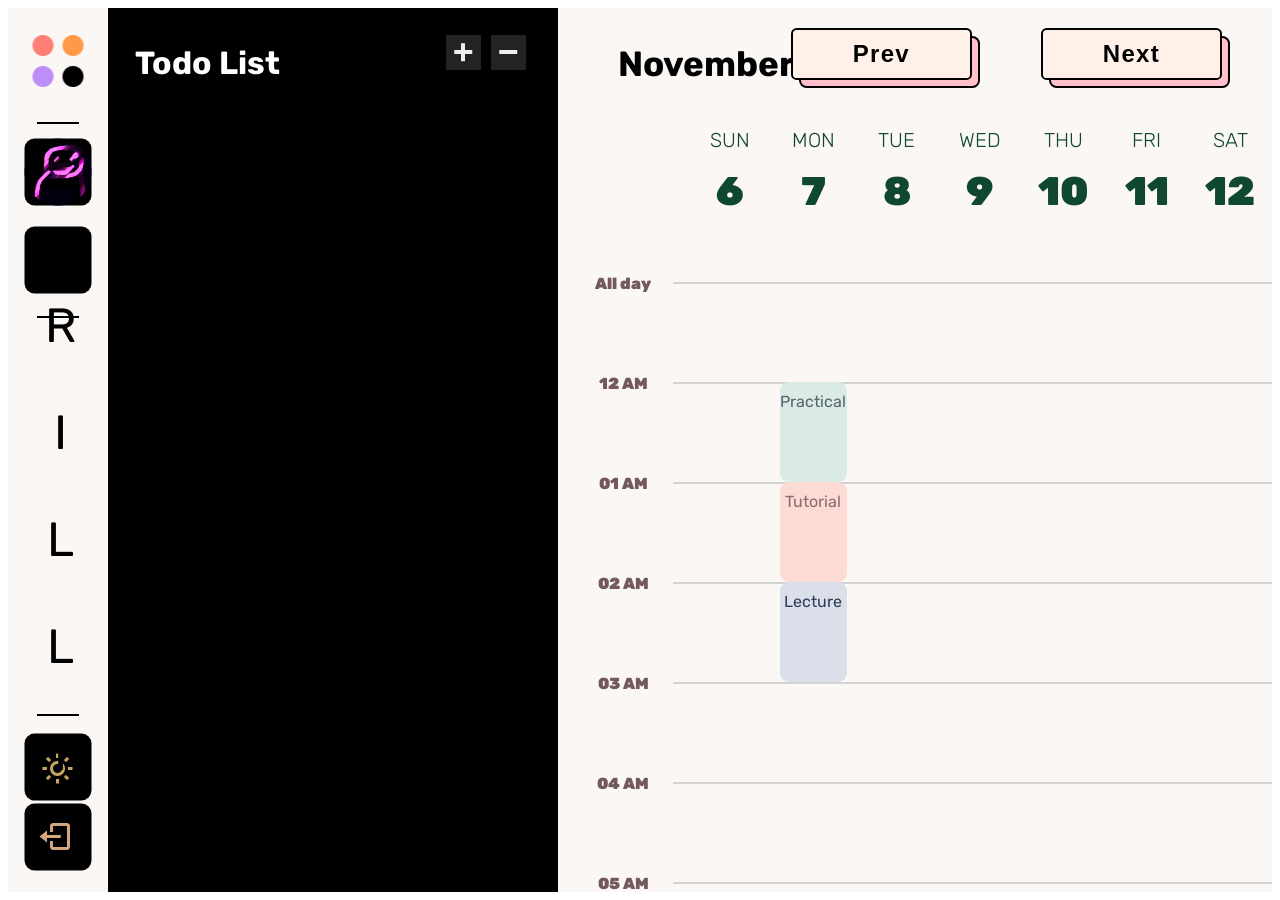
==== Front End/rilli.html @ e9e9f83c "first commit" ====
<html>
  <head>
    <link rel="stylesheet" href="pret.css" />
    <link rel="preconnect" href="https://fonts.googleapis.com" />
    <link rel="preconnect" href="https://fonts.gstatic.com" crossorigin />

    <link
      href="https://fonts.googleapis.com/css2?family=Montserrat:wght@900&family=Rubik:wght@300;400&display=swap"
      rel="stylesheet"
    />
    <link
      rel="stylesheet"
      href="https://fonts.googleapis.com/css2?family=Material+Symbols+Outlined:opsz,wght,FILL,GRAD@20..48,100..700,0..1,-50..200"
    />
    <link
      href="https://unpkg.com/boxicons@2.1.4/css/boxicons.min.css"
      rel="stylesheet"
    />
    <link
      rel="stylesheet"
      href="https://fonts.googleapis.com/css2?family=Material+Symbols+Outlined:opsz,wght,FILL,GRAD@20..48,100..700,0..1,-50..200"
    />
    <style>
      .material-symbols-outlined {
        font-size: 35px;
        font-variation-settings: "FILL" 1, "wght" 600, "GRAD" 200, "opsz" 98;
      }
    </style>
  </head>
  <body onload="pageLoad()">
    <style type="text/css"></style>
    <div class="parent">
      <div class="navy">
        <div class="logo">
          <img class="GolGol" src="images/logo.png" />
        </div>
        <div class="log1"><img class="DP" src="images/New_Me.png" /></div>
        <div class="log2">
          <label class="DAY" id="current-day"></label
          ><label class="NO" id="current-date"></label>
        </div>
        <div class="log3">
          <i class="bx bx-sun bx-md" style="color: #c8a366"></i>
        </div>
        <div class="log4" onclick="window.close()">
          <i class="bx bx-log-out bx-md"></i>
        </div>
        <div class="bor1"></div>
        <div class="bor2"></div>
        <div class="bor3"></div>
        <div class="ril">
          <label class="rills">RILLI</label>
        </div>
      </div>
      <div class="Todo">
        <h1>Todo List</h1>
        <div class="button_minus" onclick="removeLastExpandableDiv()"></div>
        <div class="button_plus" onclick="createExpandableDiv()"></div>
        <div id="expandable-container">
          <!-- Existing expandable divs or new ones will be added here -->
        </div>
      </div>

      <div class="Main">
        <div class="calendar">
          <div class="top">
            <h3>November 2023 /</h3>
            <button class="style-3" id="nextWeek">Prev</button>
            <button class="style-4" id="prevWeek">Next</button>
          </div>
          <div class="NONE days-1">SUN</div>
          <div class="NONE days-2">MON</div>
          <div class="NONE days-3">TUE</div>
          <div class="NONE days-4">WED</div>
          <div class="NONE days-5">THU</div>
          <div class="NONE days-6">FRI</div>
          <div class="NONE days-7">SAT</div>
          <!-- Numbers -->
          <label class="NONE sun dayN"></label>
          <label class="NONE mon dayN"></label>
          <label class="NONE tue dayN"></label>
          <label class="NONE wed dayN"></label>
          <label class="NONE thu dayN"></label>
          <label class="NONE fri dayN"></label>
          <label class="NONE sat dayN"></label>
          <div class="bars">
            <div class="bars2">
              <!--Borders-->
              <div class="bord bord1"></div>
              <div class="bord bord2"></div>
              <div class="bord bord3"></div>
              <div class="bord bord4"></div>
              <div class="bord bord5"></div>
              <div class="bord bord6"></div>
              <div class="bord bord7"></div>
              <div class="bord bord8"></div>
              <div class="bord bord9"></div>
              <div class="bord bord10"></div>
              <div class="bord bord11"></div>
              <div class="bord bord12"></div>
              <div class="bord bord13"></div>
              <div class="bord bord14"></div>
              <div class="bord bord15"></div>
              <div class="bord bord16"></div>
              <div class="bord bord17"></div>
              <div class="bord bord18"></div>
              <div class="bord bord19"></div>
              <div class="bord bord20"></div>
              <div class="bord bord21"></div>
              <div class="bord bord22"></div>
              <div class="bord bord23"></div>
              <div class="bord bord24"></div>
              <div class="bord bord25"></div>
              <div class="bord bord26"></div>

              <!--Timings-->
              <div class="time All">All day</div>
              <div class="time AM12">12 AM</div>
              <div class="time AM1">01 AM</div>
              <div class="time AM2">02 AM</div>
              <div class="time AM3">03 AM</div>
              <div class="time AM4">04 AM</div>
              <div class="time AM5">05 AM</div>
              <div class="time AM6">06 AM</div>
              <div class="time AM7">07 AM</div>
              <div class="time AM8">08 AM</div>
              <div class="time AM9">09 AM</div>
              <div class="time AM10">10 AM</div>
              <div class="time AM11">11 AM</div>
              <div class="time PM12">12 PM</div>
              <div class="time PM1">01 PM</div>
              <div class="time PM2">02 PM</div>
              <div class="time PM3">03 PM</div>
              <div class="time PM4">04 PM</div>
              <div class="time PM5">05 PM</div>
              <div class="time PM6">06 PM</div>
              <div class="time PM7">07 PM</div>
              <div class="time PM8">08 PM</div>
              <div class="time PM9">09 PM</div>
              <div class="time PM10">10 PM</div>
              <div class="time PM11">11 PM</div>
              <div class="time AM00">00 AM</div>

              <!-- BOXES -->
              <div class="slot1 Practical">
                <div class="Prac">Practical</div>
              </div>

              <div class="slot2 Tutorial">
                <div class="Tut">Tutorial</div>
              </div>
              <div class="slot3 Lecture">
                <div class="Lect">Lecture</div>
              </div>
            </div>
          </div>
        </div>
      </div>
      <!-- <div class="curr"></div>
      <div class="even"></div> -->
    </div>
    <script>
      function updateWeekNumbers() {
        const currentDate = new Date();
        const labels = document.querySelectorAll(
          ".sun, .mon, .tue, .wed, .thu, .fri, .sat"
        );

        // Calculate the start of the current week (Sunday)
        const startDate = new Date(currentDate);
        startDate.setDate(currentDate.getDate() - currentDate.getDay());

        // Loop through the labels and update their text content with day numbers
        labels.forEach((label, index) => {
          const date = new Date(startDate);
          date.setDate(startDate.getDate() + index);
          const dayNumber = date.getDate();

          // Wrap around for days below 1 (previous month) or above 31 (next month)
          label.textContent =
            dayNumber <= 0
              ? 31 + dayNumber
              : dayNumber > 31
              ? dayNumber - 31
              : dayNumber;
        });
      }

      // Function to show the next week's day numbers
      function showNextWeek() {
        const labels = document.querySelectorAll(
          ".sun, .mon, .tue, .wed, .thu, .fri, .sat"
        );

        labels.forEach((label) => {
          const currentNumber = parseInt(label.textContent);
          label.textContent =
            currentNumber + 7 > 31 ? currentNumber + 7 - 31 : currentNumber + 7;
        });
      }

      // Function to show the previous week's day numbers
      function showPreviousWeek() {
        const labels = document.querySelectorAll(
          ".sun, .mon, .tue, .wed, .thu, .fri, .sat"
        );

        labels.forEach((label) => {
          const currentNumber = parseInt(label.textContent);
          label.textContent =
            currentNumber - 7 < 1 ? currentNumber - 7 + 31 : currentNumber - 7;
        });
      }

      // Add event listeners to the Next and Previous Week buttons
      document
        .getElementById("nextWeek")
        .addEventListener("click", showNextWeek);
      document
        .getElementById("prevWeek")
        .addEventListener("click", showPreviousWeek);

      // Initial call to display the current week's day numbers
      updateWeekNumbers();
    </script>
    <script src="faltu.js"></script>
  </body>
</html>
---- Front End/pret.css ----
/*                                                   NAV                                                           */

* {
}
.GolGol {
  opacity: 1;
  margin: 0;
  transition: transform 15s ease-in-out;
  user-select: none;
}

.GolGol:hover {
  transform: rotate(180000deg);
}

.navy {
  width: 100px;
  height: 100%;
  position: relative;
  top: 0;
  grid-row-start: 1;
  grid-row-end: 6;
  background-color: #fbf7f4;
  display: inline-block;
  user-select: none;
}
.logo {
  position: absolute;
  top: 6%;
  width: 51px;
  height: 52px;
  left: 50%;
  transform: translate(-50%, -50%);
}

.DP {
  width: 100%;
  height: 100%;
}

.log1 {
  width: 67px;
  height: 67px;
  background-color: #000;
  position: absolute;
  text-align: center;
  border-radius: 10px;
  top: 18.5%;
  left: 50%;
  transform: translate(-50%, -50%);
  transition: 0.5s ease-in-out;
}
.log1:hover,
.log3:hover,
.log4:hover {
  border-radius: 20px;
}
.log2 {
  width: 67px;
  height: 67px;
  background-color: #000;
  position: absolute;
  text-align: center;
  border-radius: 10px;
  top: 28.5%;
  left: 50%;
  transform: translate(-50%, -50%);
  transition: 0.5s ease-in-out;
}

.DAY {
  color: #ffdec6;
  font-weight: bold;
  font-size: 25px;
  font-family: "Montserrat", sans-serif;
  font-family: "Rubik", sans-serif;
  position: absolute;
  top: 30%;
  left: 50%;
  transform: translate(-50%, -50%);
  user-select: none;
}
.NO {
  color: #fbf7f4;
  font-weight: bold;
  font-size: 24px;
  font-family: "Montserrat", sans-serif;
  font-family: "Rubik", sans-serif;
  position: absolute;
  top: 69%;
  left: 50%;
  transform: translate(-50%, -50%);
}
.log3 {
  width: 67px;
  height: 67px;
  background-color: #000;
  position: absolute;
  text-align: center;
  color: #d4a67d;
  border-radius: 10px;
  top: 85.9%;
  left: 50%;
  transform: translate(-50%, -50%);
  transition: 0.5s ease-in-out;
}
.log3:hover .bx-sun:hover {
  color: #fff890;
}
.bx-sun {
  position: absolute;
  top: 50%;
  left: auto;
  right: auto;
  transform: translate(-50%, -50%);
  color: #d4a67d;
  transition: 0.5s ease-in-out;
}

/**************************************LOGOUT***********************/

.log4 {
  width: 67px;
  height: 67px;
  background-color: #000;
  color: #d4a67d;
  position: absolute;
  text-align: center;
  border-radius: 10px;
  top: 93.8%;
  left: 50%;
  transform: translate(-50%, -50%);
  transition: 0.5s ease-in-out;
}
.log4:hover {
  color: #661102;
}
.bx-log-out {
  position: absolute;
  top: 47%;
  left: 45%;
  transform: translate(-50%, -50%);
}

/*********************************************BORDER***************************************************/

.bor1 {
  position: absolute;
  width: 40px;
  top: 13%;
  left: 50%;
  transform: translate(-50%, -50%);
  border: solid 1px #000;
}

.bor2 {
  position: absolute;
  width: 40px;
  top: 35%;
  left: 50%;
  transform: translate(-50%, -50%);
  border: solid 1px #000;
}
.bor3 {
  position: absolute;
  width: 40px;
  top: 80%;
  left: 50%;
  transform: translate(-50%, -50%);
  border: solid 1px #000;
}

.ril {
  position: absolute;
  top: 50%;
  left: 50%;

  transform: translate(-50%, -50%);
  width: 61px;
  height: 306px;
}
.rills {
  left: 60%;
  font-family: "Montserrat", sans-serif;
  font-family: "Rubik", sans-serif;
  width: 100%;
  height: 100%;
  letter-spacing: 50px;
  font-size: 48px;
  text-orientation: upright;
  writing-mode: vertical-rl;
}
/*                                                   todo                                                           */

.Todo {
  position: relative;
  top: 0px;
  height: 100%;
  width: 450px;
  background-color: #000;
  overflow: auto;
  display: inline-block;
  background-position: center center;
  grid-row-start: 1;
  grid-row-end: 6;
}
.parent {
  position: relative;
  grid-template-columns: 100px 450px 1fr 1fr;
  grid-template-rows: 1fr 1fr 1fr 1fr 1fr;
  height: 100%;
  width: 100%;
  display: grid;
}
.body {
  background-color: black;
}

/*****************************************************Expandable buttons*****************************/
.button_plus {
  position: absolute;
  width: 35px;
  height: 35px;
  background: #232323;
  cursor: pointer;
  top: 3%;
  left: 75%;
}

.button_plus:after {
  content: "";
  position: absolute;
  transform: translate(-50%, -50%);
  height: 4px;
  width: 50%;
  background: #eeeeee;
  top: 50%;
  left: 50%;
}

.button_plus:before {
  content: "";
  position: absolute;
  top: 50%;
  left: 50%;
  transform: translate(-50%, -50%);
  background: #eeeeee;
  height: 50%;
  width: 4px;
}

.button_plus:hover:before,
.button_plus:hover:after {
  background: #232323;
  transition: 0.2s;
}

.button_plus:hover {
  background-color: #eeeeee;
  transition: 0.2s;
}

/* MINUSSSSSSSSSSSSSSSSSSSSSSSSSSSSSSSSSSSSSSSSSSSSSSSSSSSSSSSSSSSSSSS*/

.button_minus {
  position: absolute;
  width: 35px;
  height: 35px;
  background: #232323;
  cursor: pointer;
  top: 3%;
  left: 85%;
}

.button_minus:after {
  content: "";
  position: absolute;
  transform: translate(-50%, -50%);
  height: 4px;
  width: 50%;
  background: #eee;
  top: 50%;
  left: 50%;
}
.button_minus:hover:after {
  content: "";
  position: absolute;
  transform: translate(-50%, -50%);
  height: 4px;
  width: 50%;
  background: #232323;
  top: 50%;
  left: 50%;
}
.button_minus:before {
  content: "";
  position: absolute;
  top: 50%;
  left: 50%;
  transform: translate(-50%, -50%);
  background: #232323;
  height: 50%;
  width: 4px;
}

.button_minus:hover:before {
  background: #eee;
  transition: 0.2s;
}
.button_minus:hover {
  background-color: #eee;
  transition: 0.2s;
}

/****************END of buttons ********************************************/

.expandable {
  width: 410px;
  padding: 10px;
  background-color: #151515;
  margin: 10px;
  overflow: hidden;
  height: 50px;
  transition: height 0.3s ease;
}
.expanded {
  height: 100px;
}
#expandable-container {
  position: absolute;
  top: 10%;
}
.editableInput {
  padding-top: 14px;
  padding-left: 20px;
  font-family: "Montserrat", sans-serif;
  font-family: "Rubik", sans-serif;
  border: none;
  outline: none;
  background-color: transparent;
  color: #d4a67d;
  font-size: 24px;
}
h2 {
  color: #d4a67d;
  padding-left: 20px;
  font-family: "Montserrat", sans-serif;
  font-family: "Rubik", sans-serif;
  user-select: none;
}

h1 {
  color: #fff;
  position: absolute;
  left: 6%;
  top: 15px;
  font-family: "Montserrat", sans-serif;
  font-family: "Rubik", sans-serif;
  user-select: none;
}
.editableInput2 {
  margin-top: 14px;
  color: #d3d3d3;
  padding-left: 24px;
  font-family: "Montserrat", sans-serif;
  font-family: "Rubik", sans-serif;
  border: none;
  outline: none;
  background-color: transparent;
  font-size: 16px;
}

/************************************* MAIN ********************************************/

.Main {
  background-color: #fbf7f4;
  grid-column-start: 3;
  grid-column-end: 5;
  grid-row-start: 1;
  grid-row-end: 6;
  transition: 0.4s ease-in-out;
  z-index: 0;
}
.next {
  background-color: #dccdc2;
  position: absolute;
  right: 250px;
  top: 33px;
  padding: 25px;
  padding-left: 70px;
  padding-right: 70px;
  border: none;
}
.prev {
  background-color: #dccdc2;
  position: absolute;
  right: 250px;
  top: 33px;
  padding: 25px;
  padding-left: 70px;
  padding-right: 70px;
  border: none;
}

h3 {
  color: #010101;
  position: absolute;
  top: 0px;
  padding-left: 60px;
  font-size: 35px;
  font-family: "Montserrat", sans-serif;
  font-family: "Rubik", sans-serif;
  user-select: none;
}

.style-3 {
  font-weight: 600;
  border: solid 2px black;
  outline: 0;
  padding: 10px 60px;
  font-size: 1.5rem;
  letter-spacing: 0.08rem;
  background-color: #fff1e7;
  border-radius: 0.35rem;
  position: absolute;
  right: 300px;
  top: 20px;
  cursor: pointer;
}
.style-3::after {
  content: "";
  position: absolute;
  top: 0;
  left: 0;
  width: 100%;
  height: 100%;
  background-color: pink;
  z-index: -1;
  border-radius: 0.35rem;
  border: solid 2px black;
  transition: all 0.3s ease-in-out;
}

.style-3::after {
  border: 0;
  box-shadow: 0px 0px 0px 2px black;
  top: 0.5rem;
  left: 0.5rem;
}
.style-3:hover::after {
  top: -0.5rem;
  left: -0.5rem;
  width: calc(100% + 0.5rem * 2);
  height: calc(100% + 0.5rem * 2);
}

.style-4 {
  font-weight: 600;
  border: solid 2px black;
  outline: 0;
  padding: 10px 60px;
  font-size: 1.5rem;
  letter-spacing: 0.08rem;
  background-color: #fff1e7;
  border-radius: 0.35rem;
  position: absolute;
  right: 50px;
  top: 20px;
  cursor: pointer;
}
.style-4::after {
  content: "";
  position: absolute;
  top: 0;
  left: 0;
  width: 100%;
  height: 100%;
  background-color: pink;
  z-index: -1;
  border-radius: 0.35rem;
  border: solid 2px black;
  transition: all 0.3s ease-in-out;
}

.style-4::after {
  border: 0;
  box-shadow: 0px 0px 0px 2px black;
  top: 0.5rem;
  left: 0.5rem;
}
.style-4:hover::after {
  top: -0.5rem;
  left: -0.5rem;
  width: calc(100% + 0.5rem * 2);
  height: calc(100% + 0.5rem * 2);
}

.calendar {
  grid-template-columns: 130px 1fr 1fr 1fr 1fr 1fr 1fr 1fr;
  grid-template-rows: 120px 20px 85px 1fr 1fr 1fr;
  display: grid;
  height: 100%;
}
.top {
  grid-column-start: 1;
  grid-column-end: 8;
  grid-row-start: 1;
  grid-row-end: 2;
  user-select: none;
}

/**************************************************DAYS*******************************/

.days-1 {
  grid-column-start: 2;
  grid-column-end: 3;
  grid-row-start: 2;
  grid-row-end: 3;
  font-family: "Montserrat", sans-serif;
  font-family: "Rubik", sans-serif;
  font-size: 20px;
  color: #104730;
  font-weight: 300;
  text-align: center;
}
.days-2 {
  grid-column-start: 3;
  grid-column-end: 4;
  grid-row-start: 2;
  grid-row-end: 3;
  font-family: "Montserrat", sans-serif;
  font-family: "Rubik", sans-serif;
  font-size: 20px;
  color: #104730;
  font-weight: 300;
  text-align: center;
}
.days-3 {
  grid-column-start: 4;
  grid-column-end: 5;
  grid-row-start: 2;
  grid-row-end: 3;
  font-family: "Montserrat", sans-serif;
  font-family: "Rubik", sans-serif;
  font-size: 20px;
  color: #104730;
  font-weight: 300;
  text-align: center;
}
.days-4 {
  grid-column-start: 5;
  grid-column-end: 6;
  grid-row-start: 2;
  grid-row-end: 3;
  font-family: "Montserrat", sans-serif;
  font-family: "Rubik", sans-serif;
  font-size: 20px;
  color: #104730;
  font-weight: 300;
  text-align: center;
}
.days-5 {
  grid-column-start: 6;
  grid-column-end: 7;
  grid-row-start: 2;
  grid-row-end: 3;
  font-family: "Montserrat", sans-serif;
  font-family: "Rubik", sans-serif;
  font-size: 20px;
  color: #104730;
  font-weight: 300;
  text-align: center;
}
.days-6 {
  grid-column-start: 7;
  grid-column-end: 8;
  grid-row-start: 2;
  grid-row-end: 3;
  font-family: "Montserrat", sans-serif;
  font-family: "Rubik", sans-serif;
  font-size: 20px;
  color: #104730;
  font-weight: 300;
  text-align: center;
}
.days-7 {
  grid-column-start: 8;
  grid-column-end: 9;
  grid-row-start: 2;
  grid-row-end: 3;
  font-family: "Montserrat", sans-serif;
  font-family: "Rubik", sans-serif;
  font-size: 20px;
  color: #104730;
  font-weight: 300;
  text-align: center;
}
.dayN {
  padding-top: 20px;
  font-family: "Montserrat", sans-serif;
  font-family: "Rubik", sans-serif;
  font-size: 40px;
  color: #104730;
  font-weight: 900;
  text-align: center;
}
.sun {
  grid-column-start: 2;
  grid-column-end: 3;
  grid-row-start: 3;
  grid-row-end: 4;
}
.mon {
  grid-column-start: 3;
  grid-column-end: 4;
  grid-row-start: 3;
  grid-row-end: 4;
}
.tue {
  grid-column-start: 4;
  grid-column-end: 5;
  grid-row-start: 3;
  grid-row-end: 4;
}
.wed {
  grid-column-start: 5;
  grid-column-end: 6;
  grid-row-start: 3;
  grid-row-end: 4;
}
.thu {
  grid-column-start: 6;
  grid-column-end: 7;
  grid-row-start: 3;
  grid-row-end: 4;
}
.fri {
  grid-column-start: 7;
  grid-column-end: 8;
  grid-row-start: 3;
  grid-row-end: 4;
}
.sat {
  grid-column-start: 8;
  grid-column-end: 9;
  grid-row-start: 3;
  grid-row-end: 4;
}

/************************************************************BARS******************************************************************/
.bars {
  grid-column-start: 1;
  grid-column-end: 9;
  grid-row-start: 4;
  grid-row-end: 8;
}

.bars2 {
  overflow: auto;
  -ms-overflow-style: none;
  scrollbar-width: none;
  width: 100%;
  grid-template-columns: 130px 1fr 1fr 1fr 1fr 1fr 1fr 1fr;
  grid-template-rows: repeat(26, 100px);
  display: grid;
  height: 100%;
  user-select: none;
}

/**************************************************Borders***************************************************************/
.bord {
  border: #d3d3d3 solid 1px;
  height: 0px;
  margin-left: 115px;
  width: 92%;
  margin-top: auto;
  margin-bottom: auto;
}
.bord1 {
  grid-column-start: 1;
  grid-column-end: 9;
  grid-row-start: 1;
  grid-row-end: 2;
}
.bord2 {
  grid-column-start: 1;
  grid-column-end: 9;
  grid-row-start: 2;
  grid-row-end: 3;
}
.bord3 {
  grid-column-start: 1;
  grid-column-end: 9;
  grid-row-start: 3;
  grid-row-end: 4;
}
.bord4 {
  grid-column-start: 1;
  grid-column-end: 9;
  grid-row-start: 4;
  grid-row-end: 5;
}
.bord5 {
  grid-column-start: 1;
  grid-column-end: 9;
  grid-row-start: 5;
  grid-row-end: 6;
}
.bord6 {
  grid-column-start: 1;
  grid-column-end: 9;
  grid-row-start: 6;
  grid-row-end: 7;
}
.bord7 {
  grid-column-start: 1;
  grid-column-end: 9;
  grid-row-start: 7;
  grid-row-end: 8;
}
.bord8 {
  grid-column-start: 1;
  grid-column-end: 9;
  grid-row-start: 8;
  grid-row-end: 9;
}
.bord9 {
  grid-column-start: 1;
  grid-column-end: 9;
  grid-row-start: 9;
  grid-row-end: 10;
}
.bord10 {
  grid-column-start: 1;
  grid-column-end: 9;
  grid-row-start: 10;
  grid-row-end: 11;
}
.bord11 {
  grid-column-start: 1;
  grid-column-end: 9;
  grid-row-start: 11;
  grid-row-end: 12;
}
.bord12 {
  grid-column-start: 1;
  grid-column-end: 9;
  grid-row-start: 12;
  grid-row-end: 13;
}
.bord13 {
  grid-column-start: 1;
  grid-column-end: 9;
  grid-row-start: 13;
  grid-row-end: 14;
}
.bord14 {
  grid-column-start: 1;
  grid-column-end: 9;
  grid-row-start: 14;
  grid-row-end: 15;
}
.bord15 {
  grid-column-start: 1;
  grid-column-end: 9;
  grid-row-start: 15;
  grid-row-end: 16;
}
.bord16 {
  grid-column-start: 1;
  grid-column-end: 9;
  grid-row-start: 16;
  grid-row-end: 17;
}
.bord17 {
  grid-column-start: 1;
  grid-column-end: 9;
  grid-row-start: 17;
  grid-row-end: 18;
}
.bord18 {
  grid-column-start: 1;
  grid-column-end: 9;
  grid-row-start: 18;
  grid-row-end: 19;
}
.bord19 {
  grid-column-start: 1;
  grid-column-end: 9;
  grid-row-start: 19;
  grid-row-end: 20;
}
.bord20 {
  grid-column-start: 1;
  grid-column-end: 9;
  grid-row-start: 20;
  grid-row-end: 21;
}
.bord21 {
  grid-column-start: 1;
  grid-column-end: 9;
  grid-row-start: 21;
  grid-row-end: 22;
}
.bord22 {
  grid-column-start: 1;
  grid-column-end: 9;
  grid-row-start: 22;
  grid-row-end: 23;
}
.bord23 {
  grid-column-start: 1;
  grid-column-end: 9;
  grid-row-start: 23;
  grid-row-end: 24;
}
.bord24 {
  grid-column-start: 1;
  grid-column-end: 9;
  grid-row-start: 24;
  grid-row-end: 25;
}
.bord25 {
  grid-column-start: 1;
  grid-column-end: 9;
  grid-row-start: 25;
  grid-row-end: 26;
}
.bord26 {
  grid-column-start: 1;
  grid-column-end: 9;
  grid-row-start: 26;
  grid-row-end: 27;
}

/**************************************************Time*******************************************************************/
.time {
  font-family: "Montserrat", sans-serif;
  font-family: "Rubik", sans-serif;
  font-weight: 900;
  color: #73595b;
  text-align: center;
}

.All {
  grid-column-start: 1;
  grid-column-end: 2;
  grid-row-start: 1;
  grid-row-end: 2;
  margin: auto;
}

.AM12 {
  grid-column-start: 1;
  grid-column-end: 2;
  grid-row-start: 2;
  grid-row-end: 3;
  margin: auto;
}
.AM1 {
  grid-column-start: 1;
  grid-column-end: 2;
  grid-row-start: 3;
  grid-row-end: 4;
  margin: auto;
}
.AM2 {
  grid-column-start: 1;
  grid-column-end: 2;
  grid-row-start: 4;
  grid-row-end: 5;
  margin: auto;
}
.AM3 {
  grid-column-start: 1;
  grid-column-end: 2;
  grid-row-start: 5;
  grid-row-end: 6;
  margin: auto;
}
.AM4 {
  grid-column-start: 1;
  grid-column-end: 2;
  grid-row-start: 6;
  grid-row-end: 7;
  margin: auto;
}
.AM5 {
  grid-column-start: 1;
  grid-column-end: 2;
  grid-row-start: 7;
  grid-row-end: 8;
  margin: auto;
}
.AM6 {
  grid-column-start: 1;
  grid-column-end: 2;
  grid-row-start: 8;
  grid-row-end: 9;
  margin: auto;
}
.AM7 {
  grid-column-start: 1;
  grid-column-end: 2;
  grid-row-start: 9;
  grid-row-end: 10;
  margin: auto;
}
.AM8 {
  grid-column-start: 1;
  grid-column-end: 2;
  grid-row-start: 10;
  grid-row-end: 11;
  margin: auto;
}
.AM9 {
  grid-column-start: 1;
  grid-column-end: 2;
  grid-row-start: 11;
  grid-row-end: 12;
  margin: auto;
}
.AM10 {
  grid-column-start: 1;
  grid-column-end: 2;
  grid-row-start: 12;
  grid-row-end: 13;
  margin: auto;
}
.AM11 {
  grid-column-start: 1;
  grid-column-end: 2;
  grid-row-start: 13;
  grid-row-end: 14;
  margin: auto;
}
.PM12 {
  grid-column-start: 1;
  grid-column-end: 2;
  grid-row-start: 14;
  grid-row-end: 15;
  padding-top: 5px;
  margin: auto;
}
.PM1 {
  grid-column-start: 1;
  grid-column-end: 2;
  grid-row-start: 15;
  grid-row-end: 16;
  margin: auto;
}
.PM2 {
  grid-column-start: 1;
  grid-column-end: 2;
  grid-row-start: 16;
  grid-row-end: 17;
  margin: auto;
}
.PM3 {
  grid-column-start: 1;
  grid-column-end: 2;
  grid-row-start: 17;
  grid-row-end: 18;
  margin: auto;
}
.PM4 {
  grid-column-start: 1;
  grid-column-end: 2;
  grid-row-start: 18;
  grid-row-end: 19;
  margin: auto;
}
.PM5 {
  grid-column-start: 1;
  grid-column-end: 2;
  grid-row-start: 19;
  grid-row-end: 20;
  margin: auto;
}
.PM6 {
  grid-column-start: 1;
  grid-column-end: 2;
  grid-row-start: 20;
  grid-row-end: 21;
  margin: auto;
}
.PM7 {
  grid-column-start: 1;
  grid-column-end: 2;
  grid-row-start: 21;
  grid-row-end: 22;
  margin: auto;
}
.PM8 {
  grid-column-start: 1;
  grid-column-end: 2;
  grid-row-start: 22;
  grid-row-end: 23;
  margin: auto;
}
.PM9 {
  grid-column-start: 1;
  grid-column-end: 2;
  grid-row-start: 23;
  grid-row-end: 24;
  margin: auto;
}
.PM10 {
  grid-column-start: 1;
  grid-column-end: 2;
  grid-row-start: 24;
  grid-row-end: 25;
  margin: auto;
}
.PM11 {
  grid-column-start: 1;
  grid-column-end: 2;
  grid-row-start: 25;
  grid-row-end: 26;
  margin: auto;
}
.AM00 {
  grid-column-start: 1;
  grid-column-end: 2;
  grid-row-start: 26;
  grid-row-end: 27;
  margin: auto;
}
/* *******************************************************************CLASSESSSSSS DEFAULTS***************************************** */
.Practical {
  background-color: #daeae5;
  text-align: center;
  margin: auto;
  width: 80%;
  border-radius: 9px;
  user-select: none;
  transition: 0.3s ease-in-out;
}
.Practical:hover {
  transform: translateY(-1.2rem);
  box-shadow: 0 3.2rem 6.4rem rgba(0, 0, 0, 0.06);
}
.Tutorial {
  background-color: #fbdbd4;
  text-align: center;
  margin: auto;
  width: 80%;
  border-radius: 9px;
  user-select: none;
  transition: 0.3s ease-in-out;
}
.Tutorial:hover {
  transform: translateY(-1.2rem);
  box-shadow: 0 3.2rem 6.4rem rgba(0, 0, 0, 0.06);
}
.Lecture {
  background-color: #dadfe9;
  text-align: center;
  margin: auto;
  width: 80%;
  border-radius: 9px;
  user-select: none;
  transition: 0.3s ease-in-out;
}
.Lecture:hover {
  transform: translateY(-1.2rem);
  box-shadow: 0 3.2rem 6.4rem rgba(0, 0, 0, 0.06);
}
.Prac {
  color: #54656d;
  font-family: "Montserrat", sans-serif;
  font-family: "Rubik", sans-serif;
  padding-top: 10px;
}
.Tut {
  color: #8c696b;
  font-family: "Montserrat", sans-serif;
  font-family: "Rubik", sans-serif;
  padding-top: 10px;
}
.Lect {
  color: #2e3b53;
  font-family: "Montserrat", sans-serif;
  font-family: "Rubik", sans-serif;
  padding-top: 10px;
}
.cTime {
  color: #000;
  font-size: 18px;
}
/* **********************************************SLOTS***************************************************** */
.slot1 {
  grid-column-start: 3;
  grid-column-end: 4;
  grid-row-start: 2;
  grid-row-end: 3;
  height: 100px;
  z-index: 2;
  margin-top: 49px;
}
.slot2 {
  grid-column-start: 3;
  grid-column-end: 4;
  grid-row-start: 3;
  grid-row-end: 4;
  height: 100px;
  z-index: 2;
  margin-top: 49px;
}
.slot3 {
  grid-column-start: 3;
  grid-column-end: 4;
  grid-row-start: 4;
  grid-row-end: 5;
  height: 100px;
  z-index: 2;
  margin-top: 49px;
}
/*****************************************************************Events and current****************************/

.even {
  display: inline;
  background-color: #fff1e7;
  grid-column-start: 3;
  grid-column-end: 4;
  grid-row-start: 4;
  grid-row-end: 6;
  transition: 0.4s ease-in-out;
  border-top: solid 1px #9f958d;
  border-right: solid 1px #9f958d;
  border-bottom: solid 1px #9f958d;
}
.even:hover {
  transform: translateY(-1.2rem);
  box-shadow: 0 3.2rem 6.4rem rgba(0, 0, 0, 0.06);
}
.curr {
  display: inline;
  background-color: #d9d9d9;
  grid-column-start: 4;
  grid-column-end: 5;
  grid-row-start: 4;
  grid-row-end: 6;
  transition: 0.3s ease-in-out;
  border-top: solid 1px #9f958d;
  border-left: solid 1px #9f958d;
  border-bottom: solid 1px #9f958d;
}
.curr:hover {
  transform: translateY(-1.2rem);
  box-shadow: 0 3.2rem 6.4rem rgba(0, 0, 0, 0.06);
}
.NONE {
  user-select: none;
}
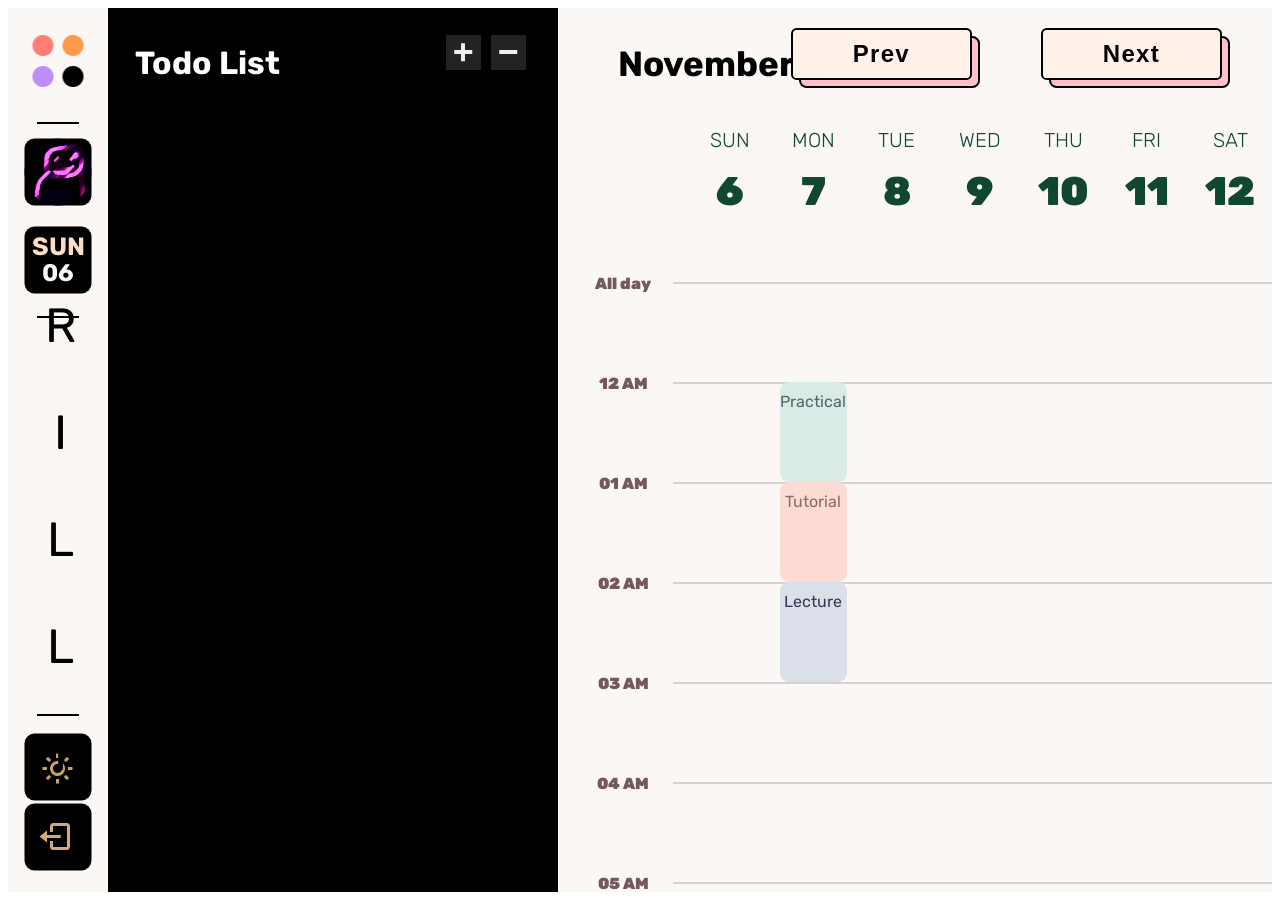
==== commit 29c9ac5f: "dayJS" ====
--- a/Front End/rilli.html
+++ b/Front End/rilli.html
@@ -160,6 +160,11 @@
       <div class="even"></div> -->
     </div>
     <script>
+      function pageLoad() {
+        displayDay();
+        displayDate();
+        updateWeekNumbers();
+      }
       function updateWeekNumbers() {
         const currentDate = new Date();
         const labels = document.querySelectorAll(
